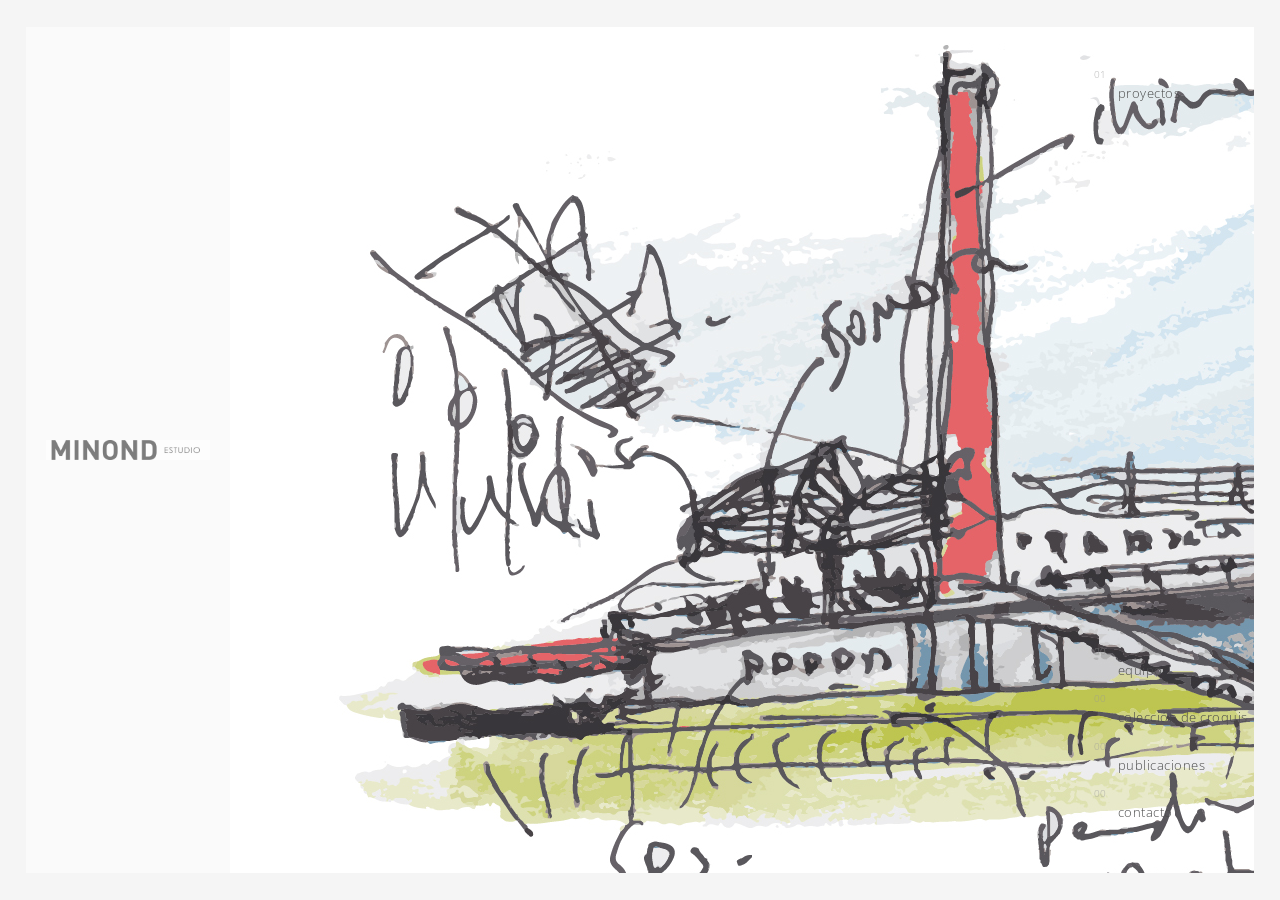
==== index.html @ 90fb780a "Update index.html" ====
<!DOCTYPE html>
<html lang="es">
<head>
  <meta charset="UTF-8">
  <meta name="viewport" content="width=device-width, initial-scale=1.0">
  <title>MINOND | Estudio</title>

  <link rel="preconnect" href="https://fonts.googleapis.com">
  <link rel="preconnect" href="https://fonts.gstatic.com" crossorigin>
  <link href="https://fonts.googleapis.com/css2?family=Open+Sans:wght@300;400;500&display=swap" rel="stylesheet">

  <link rel="stylesheet" href="css/style.css">
</head>

<body>

<div class="notebook-container">

  <!-- 1. LOGO (columna izquierda) -->
  <div class="logo-section">
    <img src="img/00_generales/01_logo/logo_MINOND-estudio-2021.jpg" class="logo-zona-roja">
  </div>

  <!-- 2. ÁREA CENTRAL (GRID EDITORIAL) -->
  <main class="sketch-view">

    <div class="scrapbook-item item-1">
      <img src="img/00_generales/02_imágenes home/CM-026.09.jpg">
    </div>

    <div class="scrapbook-item item-2">
      <img src="img/00_generales/02_imágenes home/CM-027.14-01.jpg">
    </div>

    <div class="scrapbook-item item-3">
      <img src="img/00_generales/02_imágenes home/CM-027.31.png">
    </div>

    <div class="scrapbook-item item-4">
      <img src="img/00_generales/02_imágenes home/CM-027.19.png">
    </div>

  </main>

  <!-- 3. BANDA -->
  <div class="elastic-band"></div>

  <!-- 4. SIDEBAR -->
  <aside class="sidebar">

    <nav class="navigation">

      <ul class="main-links">
        <li class="active-item">
          <a href="proyectos.html">proyectos</a>
        </li>
      </ul>

      <div class="menu-spacer"></div>

      <ul class="secundary-links">
        <li><a href="#">equipo</a></li>
        <li><a href="#">colección de croquis</a></li>
        <li><a href="#">publicaciones</a></li>
        <li><a href="#">contacto</a></li>
      </ul>

    </nav>

  </aside>

</div>

</body>
</html>
---- css/style.css ----
/* ==========================================================
   VARIABLES GLOBALES - SISTEMA DE FRACCIONES 6/6
   ========================================================== */
:root {
    /* Paleta neutral y limpia */
    --color-fondo-pagina:   #f5f5f5;
    --color-blanco:         #fafafa;
    --color-borde:          #e8e8e8;
    --color-banda:          #2a2a2a;
    --color-texto:          #4a4a4a;
    --color-texto-suave:    #999999;
    --color-texto-filtro:   #b8b8b8;
    --color-texto-activo:   #1a1a1a;

    --fuente-principal:     'Open Sans', sans-serif;

    --radio-cuaderno:       0px;
    --ancho-banda:          2%;
    --ancho-sidebar:        16.66%; /* 1/6 */
    --ancho-logo:           16.66%; /* 1/6 */
    --ancho-centro:         66.66%; /* 4/6 = 2/3 */

    --transicion-rapida:    0.3s ease;
    --transicion-suave:     0.5s cubic-bezier(0.25, 1, 0.5, 1);
}

/* ==========================================================
   1. RESET Y BASE
   ========================================================== */
*, *::before, *::after {
    margin: 0;
    padding: 0;
    box-sizing: border-box;
}

body {
    background-color: var(--color-fondo-pagina);
    height: 100vh;
    display: flex;
    align-items: center;
    justify-content: center;
    font-family: var(--fuente-principal);
    overflow: hidden;
    letter-spacing: 0.3px;
}

/* ==========================================================
   2. CUADERNO - ESTRUCTURA 6/6
   ========================================================== */
.notebook-container {
    display: flex;
    height: 94vh;
    width: 96vw;
    background-color: var(--color-blanco);
    border-radius: var(--radio-cuaderno);
    border: none;
    overflow: hidden;
    position: relative;
    box-shadow: none;
}

/* ==========================================================
   3. LOGO SECTION - 1/6
   ========================================================== */
.logo-section {
    flex: 0 0 var(--ancho-logo); /* 1/6 */
    background-color: var(--color-blanco);
    position: relative;
    display: flex;
    align-items: center;
    justify-content: center;
    padding: 20px;
}

.logo-zona-roja {
    width: 100%;
    height: auto;
    opacity: 0.5;
    max-width: 180px;
}

/* ==========================================================
   4. CENTER AREA - 2/3 (4/6) - CON LAS 4 IMÁGENES
   ========================================================== */
.sketch-view {
    flex: 0 0 var(--ancho-centro); /* 2/3 - 4/6 */
    min-width: 0;
    background-color: var(--color-blanco);
    position: relative;
}

.home-page {
    width: 100%;
    height: 100%;
    position: relative;
}

/* Las 4 imágenes */
.home-page .scrapbook-item {
    position: absolute;
    display: block;
    overflow: hidden;
    border: none;
    box-shadow: none;
}

.home-page .scrapbook-item img {
    width: 100%;
    height: 100%;
    object-fit: cover;
    pointer-events: none;
}

/* FILA INFERIOR - Item-1 pequeño izq, Item-2 grande centro-der */
.home-page .item-1 { 
    width: 22%;       /* Más pequeño */
    height: 30%;      /* Altura fija */
    bottom: 8%;       /* Alineado abajo */
    left: 8%;         /* Izquierda */
}

.home-page .item-2 { 
    width: 35%;       /* Más grande */
    height: 30%;      /* Misma altura que Item-1 */
    bottom: 8%;       /* Alineado abajo (misma línea) */
    left: 38%;        /* Centro-derecha */
}

/* FILA SUPERIOR - Item-3 mediano centro-izq, Item-4 grande derecha */
.home-page .item-3 { 
    width: 28%;       /* Mediano */
    height: 35%;      /* Más pequeño que Item-4 */
    top: 18%;         /* Centrado verticalmente en el espacio */
    left: 28%;        /* Centro-izquierda */
}

/* Item-4 alineado bottom con Item-3, más grande */
.home-page .item-4 { 
    width: 40%;       /* Más grande */
    height: 42%;      /* Más alto que Item-3, alineado bottom */
    top: 12%;         /* Alineado bottom con Item-3 */
    left: 54%;        /* A la derecha */
}

/* SIN hover effects */
.home-page .scrapbook-item:hover {
    /* Nada */
}

/* ==========================================================
   5. PROJECTS PAGE - LIMPIA
   ========================================================== */
.projects-page {
    position: relative;
    width: 100%;
    height: 100%;
}

.projects-page .scrapbook-item {
    position: absolute;
    cursor: pointer;
}

.projects-page .scrapbook-item img {
    width: 100%;
    height: 100%;
    object-fit: cover;
    border: none;
    box-shadow: none;
}

.projects-page .item-1 { width: 22%; height: 30%; bottom: 8%; left: 8%; }
.projects-page .item-2 { width: 35%; height: 30%; bottom: 8%; left: 38%; }
.projects-page .item-3 { width: 28%; height: 35%; top: 18%; left: 28%; }
.projects-page .item-4 { width: 40%; height: 42%; top: 12%; left: 54%; }

/* SIN hover */
.projects-page .scrapbook-item:hover {
    /* Nada */
}

/* ==========================================================
   6. BANDA ELÁSTICA - LIMPIA (2%)
   ========================================================== */
.elastic-band {
    width: var(--ancho-banda);
    background-color: var(--color-banda);
    height: 100%;
    flex-shrink: 0;
}

/* ==========================================================
   7. SIDEBAR - 1/6 (16.66%)
   ========================================================== */
.sidebar {
    flex: 0 0 var(--ancho-sidebar); /* 1/6 */
    background-color: var(--color-blanco);
    padding: 40px 20px;
    display: flex;
    flex-direction: column;
    height: 100%;
    border-left: none;
    overflow-y: auto;
}

.logo-box {
    width: 100%;
    padding: 0;
    margin-bottom: 50px;
}

.logo-box a {
    display: block;
}

.sidebar-logo {
    width: 100%;
    height: auto;
    display: block;
    filter: grayscale(100%) opacity(0.6);
}

.sidebar-logo:hover {
    /* Sin cambios */
}

/* ==========================================================
   8. NAVEGACIÓN - LIMPIA Y CLARA
   ========================================================== */
.navigation {
    flex: 1;
    display: flex;
    flex-direction: column;
    padding: 0;
}

.navigation ul {
    list-style: none;
    counter-reset: menu-index;
}

.navigation li {
    counter-increment: menu-index;
    margin-bottom: 32px;
}

.secundary-links li {
    counter-increment: none;
    margin-bottom: 12px;
}

.navigation a {
    text-decoration: none;
    color: var(--color-texto);
    font-size: 13px;
    font-weight: 300;
    text-transform: lowercase;
    letter-spacing: 0.5px;
    display: block;
    position: relative;
    margin-left: 24px;
    line-height: 1.4;
}

/* Número de índice - Limpio */
.navigation a::before {
    content: "0" counter(menu-index);
    font-size: 10px;
    color: var(--color-texto-suave);
    display: block;
    margin-left: -24px;
    margin-bottom: 3px;
    letter-spacing: 0.2px;
    opacity: 0.7;
}

/* Punto indicador - Limpio */
.navigation a::after {
    content: "•";
    position: absolute;
    right: 0;
    top: 13px;
    font-size: 6px;
    color: var(--color-texto-activo);
    opacity: 0;
}

.destacado-fijo > a::after,
.active-item > a::after {
    opacity: 1;
}

/* SIN hover en links */
.navigation a:hover {
    /* Sin cambios */
}

.navigation a:hover::after {
    opacity: 1;
}

.menu-spacer {
    flex: 1;
}

/* ==========================================================
   9. SUBMENÚ DE FILTROS - LIMPIO
   ========================================================== */
.sub-menu {
    list-style: none;
    padding-left: 0;
    margin-top: 12px;
    counter-reset: menu-index;
}

.sub-menu li {
    counter-increment: none;
    margin-bottom: 0;
}

.sub-menu a::before,
.sub-menu a::after {
    display: none;
}

.sub-menu a {
    font-size: 11px;
    color: var(--color-texto-filtro);
    margin-left: 24px;
    margin-bottom: 8px;
    font-weight: 300;
    letter-spacing: 0.3px;
    line-height: 1.3;
}

.sub-menu a:hover {
    color: var(--color-texto);
}

.sub-menu a.active-filter {
    color: var(--color-texto-activo);
    font-weight: 400;
}

/* ==========================================================
   RESPONSIVE
   ========================================================== */
@media (max-width: 1400px) {
    :root {
        --ancho-sidebar: 16.66%;
    }
}
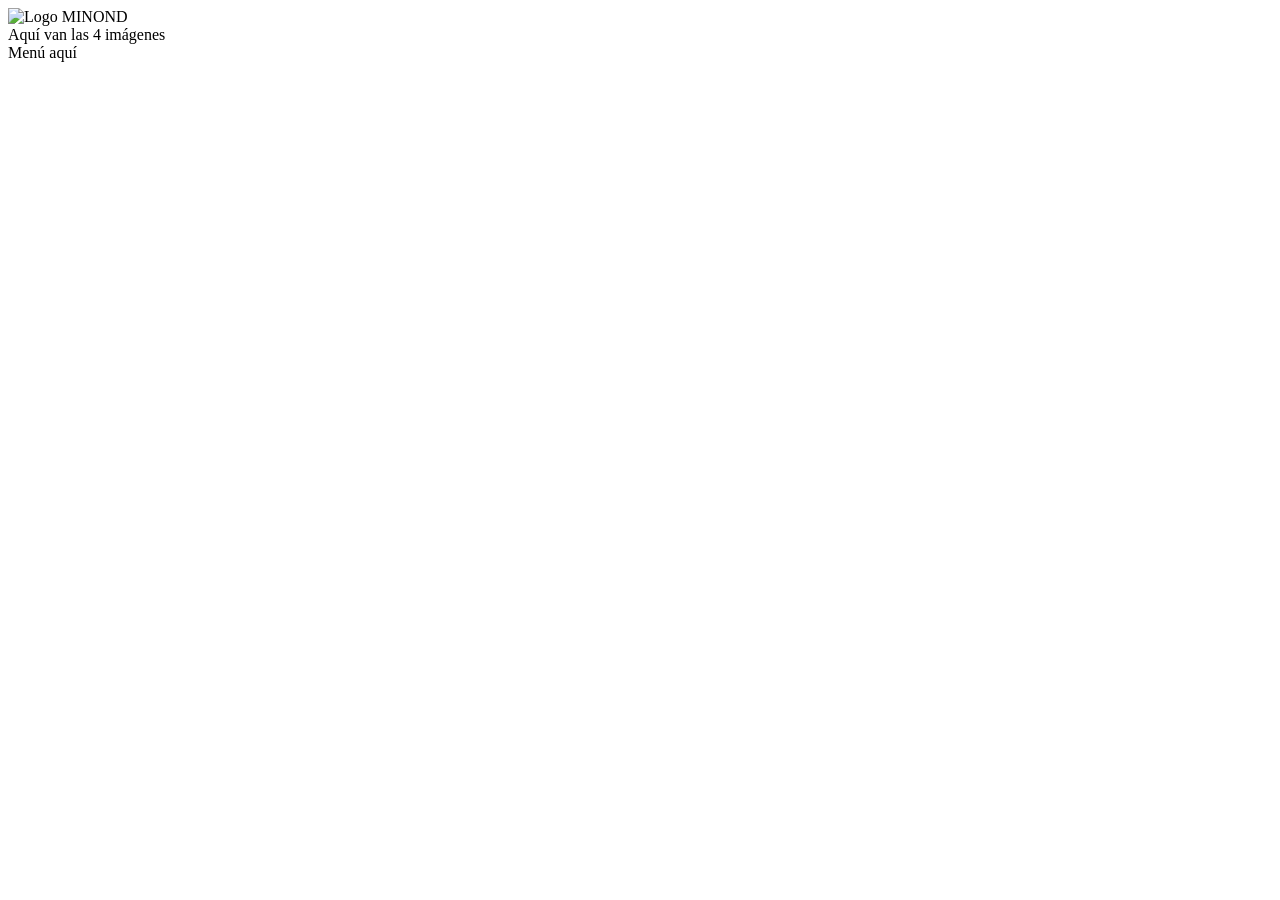
==== commit 439860c8: "Update index.html" ====
--- a/index.html
+++ b/index.html
@@ -1,75 +1,34 @@
 <!DOCTYPE html>
 <html lang="es">
-<head>
-  <meta charset="UTF-8">
-  <meta name="viewport" content="width=device-width, initial-scale=1.0">
-  <title>MINOND | Estudio</title>
-
-  <link rel="preconnect" href="https://fonts.googleapis.com">
-  <link rel="preconnect" href="https://fonts.gstatic.com" crossorigin>
-  <link href="https://fonts.googleapis.com/css2?family=Open+Sans:wght@300;400;500&display=swap" rel="stylesheet">
-
-  <link rel="stylesheet" href="css/style.css">
+  <head>
+    <meta charset="UTF-8">
+    <meta name="viewport" content="width=device-width, initial-scale=1.0">
+    <title>MINOND | Estudio</title>
+    <link rel="stylesheet" href="style.css">
 </head>
-
 <body>
-
-<div class="notebook-container">
-
-  <!-- 1. LOGO (columna izquierda) -->
-  <div class="logo-section">
-    <img src="img/00_generales/01_logo/logo_MINOND-estudio-2021.jpg" class="logo-zona-roja">
-  </div>
-
-  <!-- 2. ÁREA CENTRAL (GRID EDITORIAL) -->
-  <main class="sketch-view">
-
-    <div class="scrapbook-item item-1">
-      <img src="img/00_generales/02_imágenes home/CM-026.09.jpg">
+    <!-- Contenedor principal que va a tener las 4 secciones -->
+    <div class="notebook-container">
+        
+        <!-- SECCIÓN 1: LOGO -->
+        <div class="logo-section">
+            <img src="logo.jpg" alt="Logo MINOND">
+        </div>
+        
+        <!-- SECCIÓN 2: ÁREA CENTRAL (donde van las 4 imágenes) -->
+        <div class="center-area">
+            Aquí van las 4 imágenes
+        </div>
+        
+        <!-- SECCIÓN 3: BANDA NEGRA -->
+        <div class="band"></div>
+        
+        <!-- SECCIÓN 4: SIDEBAR (menú) -->
+        <div class="sidebar">
+            Menú aquí
+        </div>
+        
     </div>
-
-    <div class="scrapbook-item item-2">
-      <img src="img/00_generales/02_imágenes home/CM-027.14-01.jpg">
-    </div>
-
-    <div class="scrapbook-item item-3">
-      <img src="img/00_generales/02_imágenes home/CM-027.31.png">
-    </div>
-
-    <div class="scrapbook-item item-4">
-      <img src="img/00_generales/02_imágenes home/CM-027.19.png">
-    </div>
-
-  </main>
-
-  <!-- 3. BANDA -->
-  <div class="elastic-band"></div>
-
-  <!-- 4. SIDEBAR -->
-  <aside class="sidebar">
-
-    <nav class="navigation">
-
-      <ul class="main-links">
-        <li class="active-item">
-          <a href="proyectos.html">proyectos</a>
-        </li>
-      </ul>
-
-      <div class="menu-spacer"></div>
-
-      <ul class="secundary-links">
-        <li><a href="#">equipo</a></li>
-        <li><a href="#">colección de croquis</a></li>
-        <li><a href="#">publicaciones</a></li>
-        <li><a href="#">contacto</a></li>
-      </ul>
-
-    </nav>
-
-  </aside>
-
-</div>
 
 </body>
 </html>
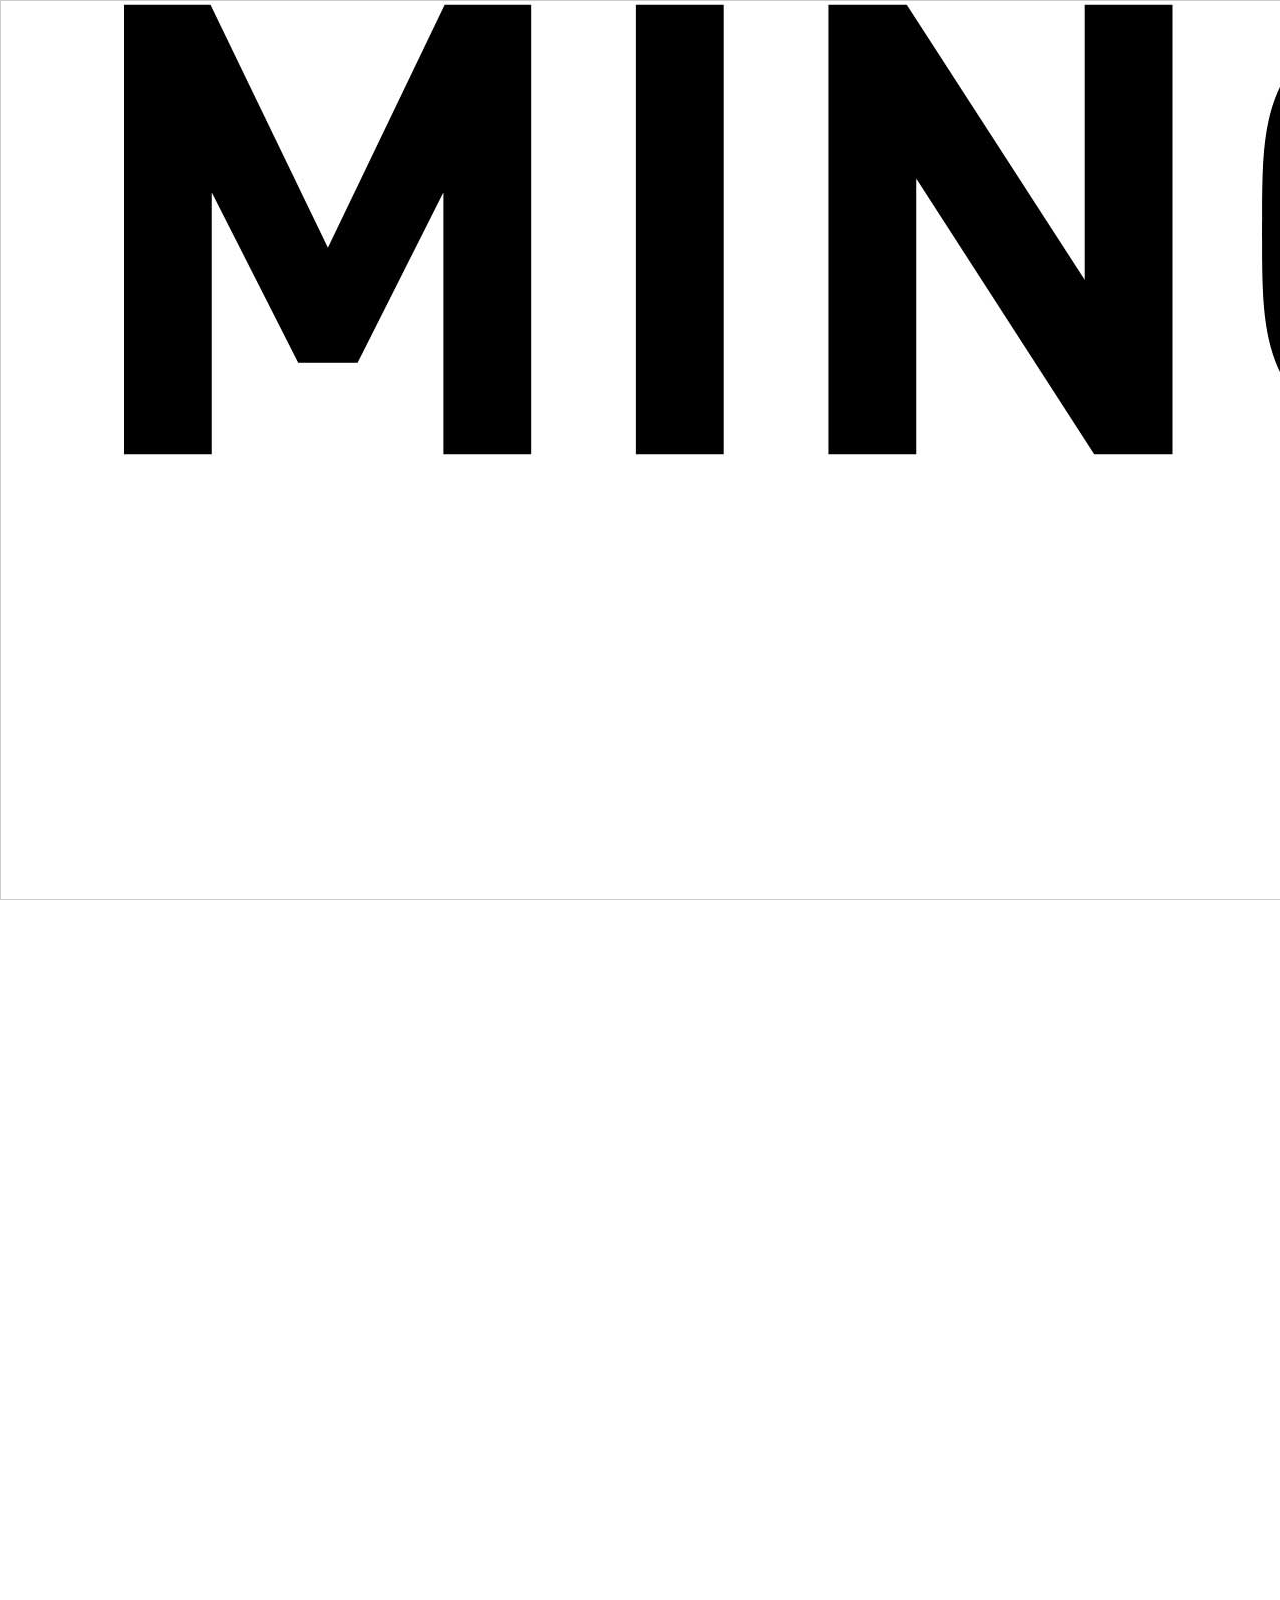
==== commit f3d5c0b7: "Update index.html" ====
--- a/index.html
+++ b/index.html
@@ -1,34 +1,58 @@
 <!DOCTYPE html>
 <html lang="es">
-  <head>
-    <meta charset="UTF-8">
-    <meta name="viewport" content="width=device-width, initial-scale=1.0">
-    <title>MINOND | Estudio</title>
-    <link rel="stylesheet" href="style.css">
+<head>
+  <meta charset="UTF-8">
+  <meta name="viewport" content="width=device-width, initial-scale=1.0">
+  <title>MINOND | Estudio</title>
+
+  <link rel="preconnect" href="https://fonts.googleapis.com">
+  <link href="https://fonts.googleapis.com/css2?family=Open+Sans:wght@300;400;500&display=swap" rel="stylesheet">
+
+  <link rel="stylesheet" href="css/style.css">
 </head>
+
 <body>
-    <!-- Contenedor principal que va a tener las 4 secciones -->
-    <div class="notebook-container">
-        
-        <!-- SECCIÓN 1: LOGO -->
-        <div class="logo-section">
-            <img src="logo.jpg" alt="Logo MINOND">
-        </div>
-        
-        <!-- SECCIÓN 2: ÁREA CENTRAL (donde van las 4 imágenes) -->
-        <div class="center-area">
-            Aquí van las 4 imágenes
-        </div>
-        
-        <!-- SECCIÓN 3: BANDA NEGRA -->
-        <div class="band"></div>
-        
-        <!-- SECCIÓN 4: SIDEBAR (menú) -->
-        <div class="sidebar">
-            Menú aquí
-        </div>
-        
+
+<div class="notebook-container">
+
+  <div class="logo-section">
+    <img src="img/00_generales/01_logo/logo_MINOND-estudio-2021.jpg" class="logo">
+  </div>
+
+  <main class="sketch-view">
+
+    <div class="item item-1">
+      <img src="img/00_generales/02_imágenes home/CM-026.09.jpg">
     </div>
+
+    <div class="item item-2">
+      <img src="img/00_generales/02_imágenes home/CM-027.14-01.jpg">
+    </div>
+
+    <div class="item item-3">
+      <img src="img/00_generales/02_imágenes home/CM-027.31.png">
+    </div>
+
+    <div class="item item-4">
+      <img src="img/00_generales/02_imágenes home/CM-027.19.png">
+    </div>
+
+  </main>
+
+  <div class="band"></div>
+
+  <aside class="sidebar">
+    <nav>
+      <ul>
+        <li>01. Proyectos</li>
+        <li>02. Equipo</li>
+        <li>03. Publicaciones</li>
+        <li>04. Colección de croquis</li>
+      </ul>
+    </nav>
+  </aside>
+
+</div>
 
 </body>
 </html>
--- a/css/style.css
+++ b/css/style.css
@@ -0,0 +1,46 @@
+/* Resetear márgenes y padding */
+* {
+    margin: 0;
+    padding: 0;
+    box-sizing: border-box;
+}
+
+body {
+    height: 100vh;      /* Alto = altura de la ventana */
+    width: 100vw;       /* Ancho = ancho de la ventana */
+    font-family: Arial, sans-serif;
+}
+
+/* El contenedor principal que divide en 4 secciones */
+.notebook-container {
+    display: flex;      /* Divide horizontalmente */
+    height: 100%;
+    width: 100%;
+}
+
+/* SECCIÓN 1: LOGO (1/6 del ancho) */
+.logo-section {
+    flex: 0 0 16.66%;   /* Ocupa 16.66% */
+    background: white;
+    border: 1px solid #ccc;
+}
+
+/* SECCIÓN 2: ÁREA CENTRAL (2/3 del ancho) */
+.center-area {
+    flex: 0 0 66.66%;   /* Ocupa 66.66% */
+    background: white;
+    border: 1px solid #ccc;
+}
+
+/* SECCIÓN 3: BANDA NEGRA (2%) */
+.band {
+    flex: 0 0 2%;       /* Ocupa 2% */
+    background: black;
+}
+
+/* SECCIÓN 4: SIDEBAR (1/6 del ancho) */
+.sidebar {
+    flex: 0 0 16.66%;   /* Ocupa 16.66% */
+    background: white;
+    border: 1px solid #ccc;
+}
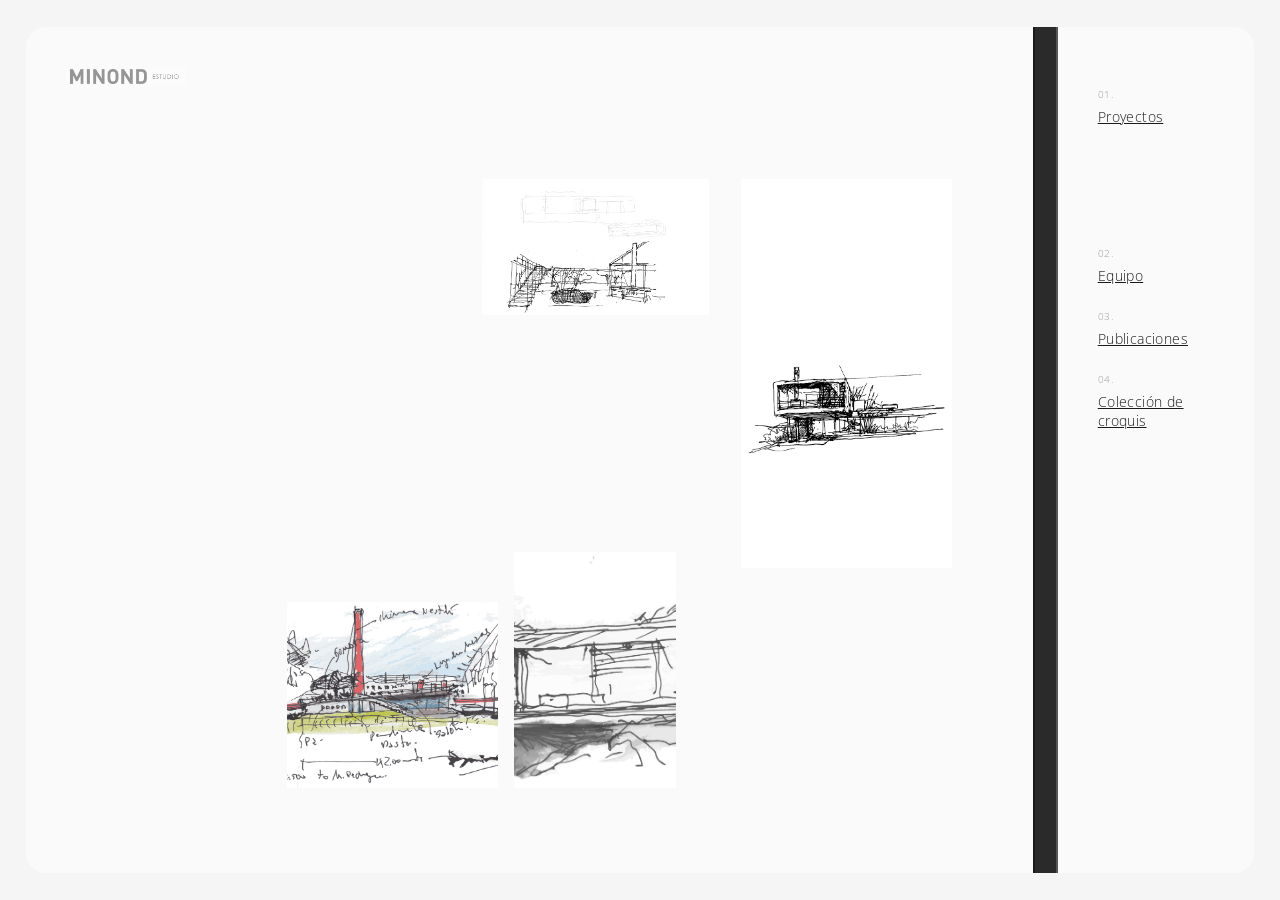
==== commit ce9886cd: "Update index.html" ====
--- a/index.html
+++ b/index.html
@@ -42,14 +42,31 @@
   <div class="band"></div>
 
   <aside class="sidebar">
-    <nav>
-      <ul>
-        <li>01. Proyectos</li>
-        <li>02. Equipo</li>
-        <li>03. Publicaciones</li>
-        <li>04. Colección de croquis</li>
-      </ul>
-    </nav>
+   <nav>
+
+  <!-- PROYECTOS (destacado arriba) -->
+  <div class="menu-block destacado">
+    <span class="numero">01.</span>
+    <a href="proyectos.html" class="texto">Proyectos</a>
+  </div>
+
+  <!-- RESTO -->
+  <div class="menu-block">
+    <span class="numero">02.</span>
+    <a href="#" class="texto">Equipo</a>
+  </div>
+
+  <div class="menu-block">
+    <span class="numero">03.</span>
+    <a href="#" class="texto">Publicaciones</a>
+  </div>
+
+  <div class="menu-block">
+    <span class="numero">04.</span>
+    <a href="#" class="texto">Colección de croquis</a>
+  </div>
+
+</nav>
   </aside>
 
 </div>
--- a/css/style.css
+++ b/css/style.css
@@ -1,46 +1,139 @@
-/* Resetear márgenes y padding */
+/* RESET */
 * {
-    margin: 0;
-    padding: 0;
-    box-sizing: border-box;
+  margin: 0;
+  padding: 0;
+  box-sizing: border-box;
 }
 
+/* BODY */
 body {
-    height: 100vh;      /* Alto = altura de la ventana */
-    width: 100vw;       /* Ancho = ancho de la ventana */
-    font-family: Arial, sans-serif;
+  background: #f5f5f5;
+  height: 100vh;
+  display: flex;
+  align-items: center;
+  justify-content: center;
+  font-family: 'Open Sans', sans-serif;
 }
 
-/* El contenedor principal que divide en 4 secciones */
+/* CONTENEDOR GENERAL */
 .notebook-container {
-    display: flex;      /* Divide horizontalmente */
-    height: 100%;
-    width: 100%;
+  width: 96vw;
+  height: 94vh;
+  display: flex;
+  background: #fafafa;
+  border-radius: 20px;
+  overflow: hidden;
 }
 
-/* SECCIÓN 1: LOGO (1/6 del ancho) */
+/* LOGO */
 .logo-section {
-    flex: 0 0 16.66%;   /* Ocupa 16.66% */
-    background: white;
-    border: 1px solid #ccc;
+  width: 16%;
+  padding: 40px;
 }
 
-/* SECCIÓN 2: ÁREA CENTRAL (2/3 del ancho) */
-.center-area {
-    flex: 0 0 66.66%;   /* Ocupa 66.66% */
-    background: white;
-    border: 1px solid #ccc;
+.logo {
+  width: 120px;
+  opacity: 0.4;
 }
 
-/* SECCIÓN 3: BANDA NEGRA (2%) */
-.band {
-    flex: 0 0 2%;       /* Ocupa 2% */
-    background: black;
+/* HOJA CENTRAL */
+.sketch-view {
+  width: 66%;
+  position: relative; /* CLAVE */
+  padding: 80px;
 }
 
-/* SECCIÓN 4: SIDEBAR (1/6 del ancho) */
+/* IMÁGENES BASE */
+.item {
+  position: absolute;
+}
+
+.item img {
+  width: 100%;
+  height: 100%;
+  object-fit: cover;
+}
+
+/* COMPOSICIÓN */
+
+/* abajo izquierda */
+.item-1 {
+  width: 26%;
+  height: 22%;
+  bottom: 10%;
+  left: 8%;
+}
+
+/* abajo centro */
+.item-2 {
+  width: 20%;
+  height: 28%;
+  bottom: 10%;
+  left: 36%;
+}
+
+/* arriba centro */
+.item-3 {
+  width: 28%;
+  height: 16%;
+  top: 18%;
+  left: 32%;
+}
+
+/* derecha grande */
+.item-4 {
+  width: 26%;
+  height: 46%;
+  top: 18%;
+  right: 10%;
+}
+
+/* sideA */
+.band {
+  width: 2%;
+  background: #2a2a2a;
+
+  /* efecto cuaderno */
+  box-shadow: 
+    inset -2px 0 0 rgba(255,255,255,0.2),
+    inset 2px 0 0 rgba(0,0,0,0.4);
+
+  position: relative;
+}
+
+/* SIDEBAR */
 .sidebar {
-    flex: 0 0 16.66%;   /* Ocupa 16.66% */
-    background: white;
-    border: 1px solid #ccc;
+  width: 16%;
+  padding: 60px 40px;
+  display: flex;
+  flex-direction: column;
 }
+
+/* BLOQUES */
+.menu-block {
+  display: flex;
+  flex-direction: column;
+  margin-bottom: 24px;
+}
+
+/* SEPARACIÓN DEL PRIMERO */
+.menu-block.destacado {
+  margin-bottom: 120px;
+}
+
+/* NÚMERO */
+.numero {
+  font-size: 10px;
+  color: #999;
+  letter-spacing: 0.6px;
+  margin-bottom: 6px;
+  font-weight: 300; /* 👈 liviano */
+}
+
+/* TEXTO */
+.texto {
+  font-size: 14px;
+  color: #1a1a1a;
+  font-weight: 300; /* 👈 CLAVE: liviano */
+  letter-spacing: 0.4px;
+}
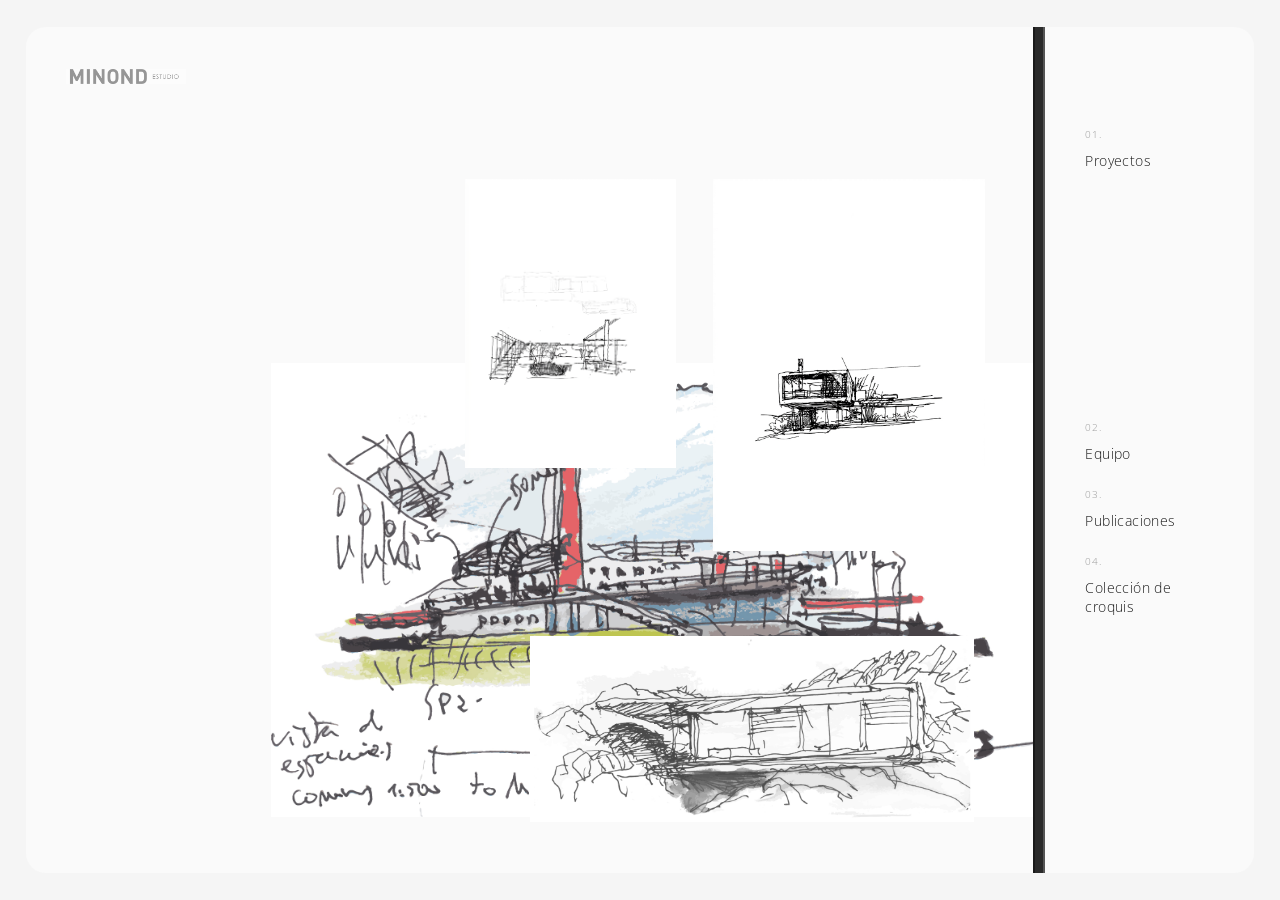
==== commit 44968633: "Update index.html" ====
--- a/index.html
+++ b/index.html
@@ -44,30 +44,33 @@
   <aside class="sidebar">
    <nav>
 
-  <!-- PROYECTOS (destacado arriba) -->
-  <div class="menu-block destacado">
-    <span class="numero">01.</span>
-    <a href="proyectos.html" class="texto">Proyectos</a>
+  <!-- ARRIBA -->
+  <div class="menu-top">
+    <div class="menu-block destacado">
+      <span class="numero">01.</span>
+      <a href="#" class="texto">Proyectos</a>
+    </div>
   </div>
 
-  <!-- RESTO -->
-  <div class="menu-block">
-    <span class="numero">02.</span>
-    <a href="#" class="texto">Equipo</a>
-  </div>
+  <!-- ABAJO -->
+  <div class="menu-bottom">
+    <div class="menu-block">
+      <span class="numero">02.</span>
+      <a href="#" class="texto">Equipo</a>
+    </div>
 
-  <div class="menu-block">
-    <span class="numero">03.</span>
-    <a href="#" class="texto">Publicaciones</a>
-  </div>
+    <div class="menu-block">
+      <span class="numero">03.</span>
+      <a href="#" class="texto">Publicaciones</a>
+    </div>
 
-  <div class="menu-block">
-    <span class="numero">04.</span>
-    <a href="#" class="texto">Colección de croquis</a>
+    <div class="menu-block">
+      <span class="numero">04.</span>
+      <a href="#" class="texto">Colección de croquis</a>
+    </div>
   </div>
 
 </nav>
-  </aside>
 
 </div>
 
--- a/css/style.css
+++ b/css/style.css
@@ -22,7 +22,7 @@
   display: flex;
   background: #fafafa;
   border-radius: 20px;
-  overflow: hidden;
+  overflow: visible;
 }
 
 /* LOGO */
@@ -51,46 +51,44 @@
 .item img {
   width: 100%;
   height: 100%;
-  object-fit: cover;
+  object-fit: contain;
 }
 
 /* COMPOSICIÓN */
 
 /* abajo izquierda */
 .item-1 {
-  width: 26%;
-  height: 22%;
-  bottom: 10%;
-  left: 8%;
+  width: auto;
+  height: 22;
+  bottom: 6%;
+  left: 6%;
 }
 
-/* abajo centro */
 .item-2 {
-  width: 20%;
-  height: 28%;
-  bottom: 10%;
-  left: 36%;
+  width: auto;
+  height: 22%;
+  bottom: 6%;
+  left: 38%;
 }
 
-/* arriba centro */
+/* SUPERIORES MÁS SUELTAS */
 .item-3 {
-  width: 28%;
-  height: 16%;
+  width: 26%;
+  height: auto;
   top: 18%;
-  left: 32%;
+  left: 30%;
 }
 
-/* derecha grande */
 .item-4 {
-  width: 26%;
-  height: 46%;
+  width: auto;
+  height: 44%;
   top: 18%;
-  right: 10%;
+  right: 6%;
 }
 
 /* sideA */
 .band {
-  width: 2%;
+  width: 1%;
   background: #2a2a2a;
 
   /* efecto cuaderno */
@@ -104,7 +102,7 @@
 /* SIDEBAR */
 .sidebar {
   width: 16%;
-  padding: 60px 40px;
+  padding: 100px 40px;
   display: flex;
   flex-direction: column;
 }
@@ -118,7 +116,7 @@
 
 /* SEPARACIÓN DEL PRIMERO */
 .menu-block.destacado {
-  margin-bottom: 120px;
+  margin-bottom: 250px;
 }
 
 /* NÚMERO */
@@ -126,12 +124,13 @@
   font-size: 10px;
   color: #999;
   letter-spacing: 0.6px;
-  margin-bottom: 6px;
+  margin-bottom: 10px;
   font-weight: 300; /* 👈 liviano */
 }
 
 /* TEXTO */
 .texto {
+   text-decoration: none;
   font-size: 14px;
   color: #1a1a1a;
   font-weight: 300; /* 👈 CLAVE: liviano */
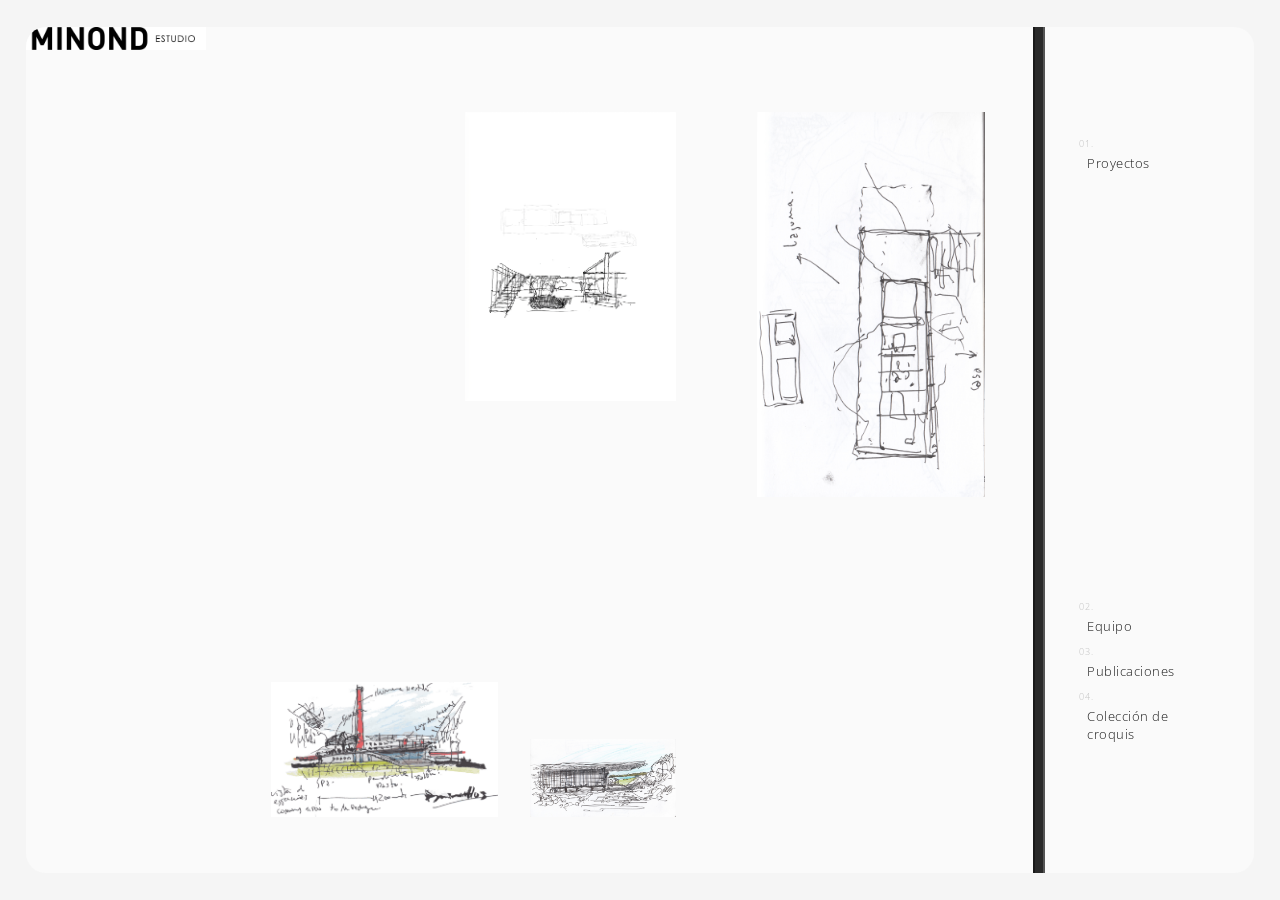
==== commit 3f200c98: "Update index.html" ====
--- a/index.html
+++ b/index.html
@@ -21,21 +21,21 @@
 
   <main class="sketch-view">
 
-    <div class="item item-1">
-      <img src="img/00_generales/02_imágenes home/CM-026.09.jpg">
-    </div>
+ <div class="item item-1 horizontal">
+  <img src="img/00_generales/02_imágenes home/CM-026.09.jpg">
+</div>
 
-    <div class="item item-2">
-      <img src="img/00_generales/02_imágenes home/CM-027.14-01.jpg">
-    </div>
+<div class="item item-2 horizontal">
+  <img src="img/00_generales/02_imágenes home/CM-027.15.jpg">
+</div>
 
-    <div class="item item-3">
-      <img src="img/00_generales/02_imágenes home/CM-027.31.png">
-    </div>
+<div class="item item-3 horizontal">
+  <img src="img/00_generales/02_imágenes home/CM-027.31.png">
+</div>
 
-    <div class="item item-4">
-      <img src="img/00_generales/02_imágenes home/CM-027.19.png">
-    </div>
+<div class="item item-4 vertical">
+  <img src="img/00_generales/02_imágenes home/CM-027.16.jpg">
+</div>
 
   </main>
 
--- a/css/style.css
+++ b/css/style.css
@@ -22,18 +22,18 @@
   display: flex;
   background: #fafafa;
   border-radius: 20px;
-  overflow: visible;
+  overflow: hidden;
 }
 
 /* LOGO */
 .logo-section {
   width: 16%;
-  padding: 40px;
+  padding: 0px;
 }
 
 .logo {
-  width: 120px;
-  opacity: 0.4;
+  width: 180px;
+  opacity: 1;
 }
 
 /* HOJA CENTRAL */
@@ -50,39 +50,33 @@
 
 .item img {
   width: 100%;
-  height: 100%;
+  height: auto;
   object-fit: contain;
 }
 
-/* COMPOSICIÓN */
 
 /* abajo izquierda */
 .item-1 {
-  width: auto;
-  height: 22;
+  width: 28%;
   bottom: 6%;
   left: 6%;
 }
 
 .item-2 {
-  width: auto;
-  height: 22%;
+  width: 18%;
   bottom: 6%;
   left: 38%;
 }
 
-/* SUPERIORES MÁS SUELTAS */
 .item-3 {
   width: 26%;
-  height: auto;
-  top: 18%;
+  top: 10%;
   left: 30%;
 }
 
 .item-4 {
-  width: auto;
-  height: 44%;
-  top: 18%;
+  width: 28%;
+  top: 10%;
   right: 6%;
 }
 
@@ -102,37 +96,63 @@
 /* SIDEBAR */
 .sidebar {
   width: 16%;
-  padding: 100px 40px;
+  padding: 100px 40px 80px 40px;
   display: flex;
   flex-direction: column;
+  height: 100%;    
 }
 
 /* BLOQUES */
+.sidebar nav {
+  display: flex;
+  flex-direction: column;
+  height: 100%;
+}
+
+/* arriba */
+.menu-top {
+  margin-top: 10px;
+}
+
+/* abajo */
+.menu-bottom {
+  margin-top: auto;
+  padding-bottom: 40px;
+}
+
+/* items */
 .menu-block {
   display: flex;
   flex-direction: column;
-  margin-bottom: 24px;
+  margin-bottom: 10px;
+}
+.numero {
+  font-size: 9px;
+  color: #999;
+  letter-spacing: 0.8px;
+  font-weight: 300;
+  margin-left: -6px;
+  margin-bottom: 4px;
+  opacity: 0.6;
+  transition: all 0.25s ease;
 }
 
-/* SEPARACIÓN DEL PRIMERO */
-.menu-block.destacado {
-  margin-bottom: 250px;
+.texto {
+  font-size: 13px;
+  font-weight: 300;
+  letter-spacing: 0.5px;
+  text-decoration: none;
+  color: #1a1a1a;
+  margin-left: 2px;
+  transition: all 0.25s ease;
 }
 
-/* NÚMERO */
-.numero {
-  font-size: 10px;
-  color: #999;
+.menu-block:hover .texto {
+  font-weight: 500;
   letter-spacing: 0.6px;
-  margin-bottom: 10px;
-  font-weight: 300; /* 👈 liviano */
 }
 
-/* TEXTO */
-.texto {
-   text-decoration: none;
-  font-size: 14px;
-  color: #1a1a1a;
-  font-weight: 300; /* 👈 CLAVE: liviano */
-  letter-spacing: 0.4px;
+.menu-block:hover .numero {
+  opacity: 1;
+  transform: translateX(-2px);
 }
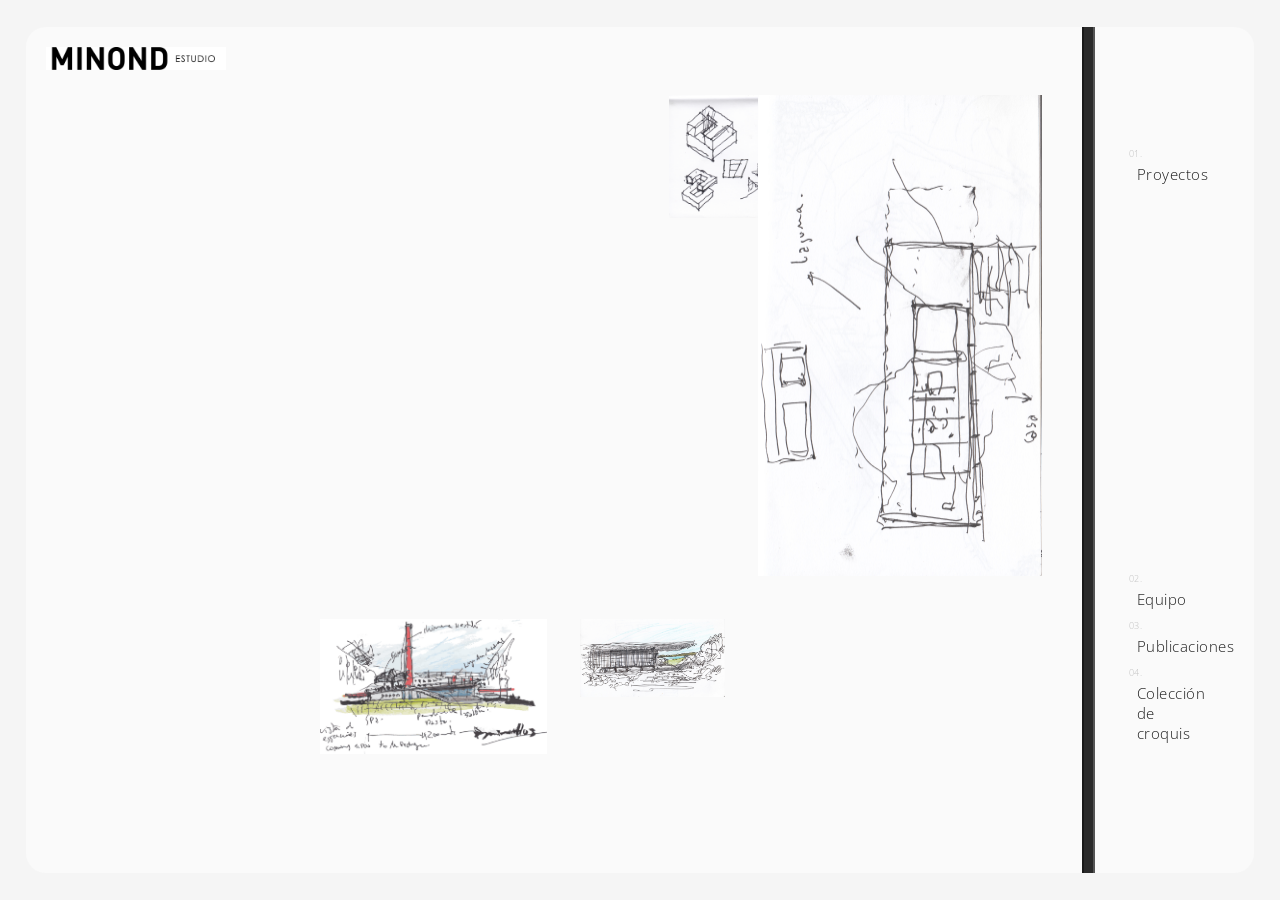
==== commit 5e78759e: "Update index.html" ====
--- a/index.html
+++ b/index.html
@@ -30,7 +30,7 @@
 </div>
 
 <div class="item item-3 horizontal">
-  <img src="img/00_generales/02_imágenes home/CM-027.31.png">
+  <img src="img/00_generales/02_imágenes home/CM-027.32.jpg">
 </div>
 
 <div class="item item-4 vertical">
--- a/css/style.css
+++ b/css/style.css
@@ -27,13 +27,14 @@
 
 /* LOGO */
 .logo-section {
-  width: 16%;
-  padding: 0px;
+  width: 20%;
+  padding: 20px;
 }
 
 .logo {
   width: 180px;
   opacity: 1;
+   top: 4%;
 }
 
 /* HOJA CENTRAL */
@@ -58,26 +59,26 @@
 /* abajo izquierda */
 .item-1 {
   width: 28%;
-  bottom: 6%;
+  top: 70%;
   left: 6%;
 }
 
 .item-2 {
   width: 18%;
-  bottom: 6%;
+  top: 70%;
   left: 38%;
 }
 
 .item-3 {
   width: 26%;
-  top: 10%;
-  left: 30%;
+  top: 8%;
+  right: 25%;
 }
 
 .item-4 {
-  width: 28%;
-  top: 10%;
-  right: 6%;
+  width: 35%;
+  top: 8%;
+  right: 5%;
 }
 
 /* sideA */
@@ -95,7 +96,7 @@
 
 /* SIDEBAR */
 .sidebar {
-  width: 16%;
+  width: 12.5%;
   padding: 100px 40px 80px 40px;
   display: flex;
   flex-direction: column;
@@ -111,7 +112,7 @@
 
 /* arriba */
 .menu-top {
-  margin-top: 10px;
+  margin-top: 20px;
 }
 
 /* abajo */
@@ -138,7 +139,7 @@
 }
 
 .texto {
-  font-size: 13px;
+  font-size: 15px;
   font-weight: 300;
   letter-spacing: 0.5px;
   text-decoration: none;
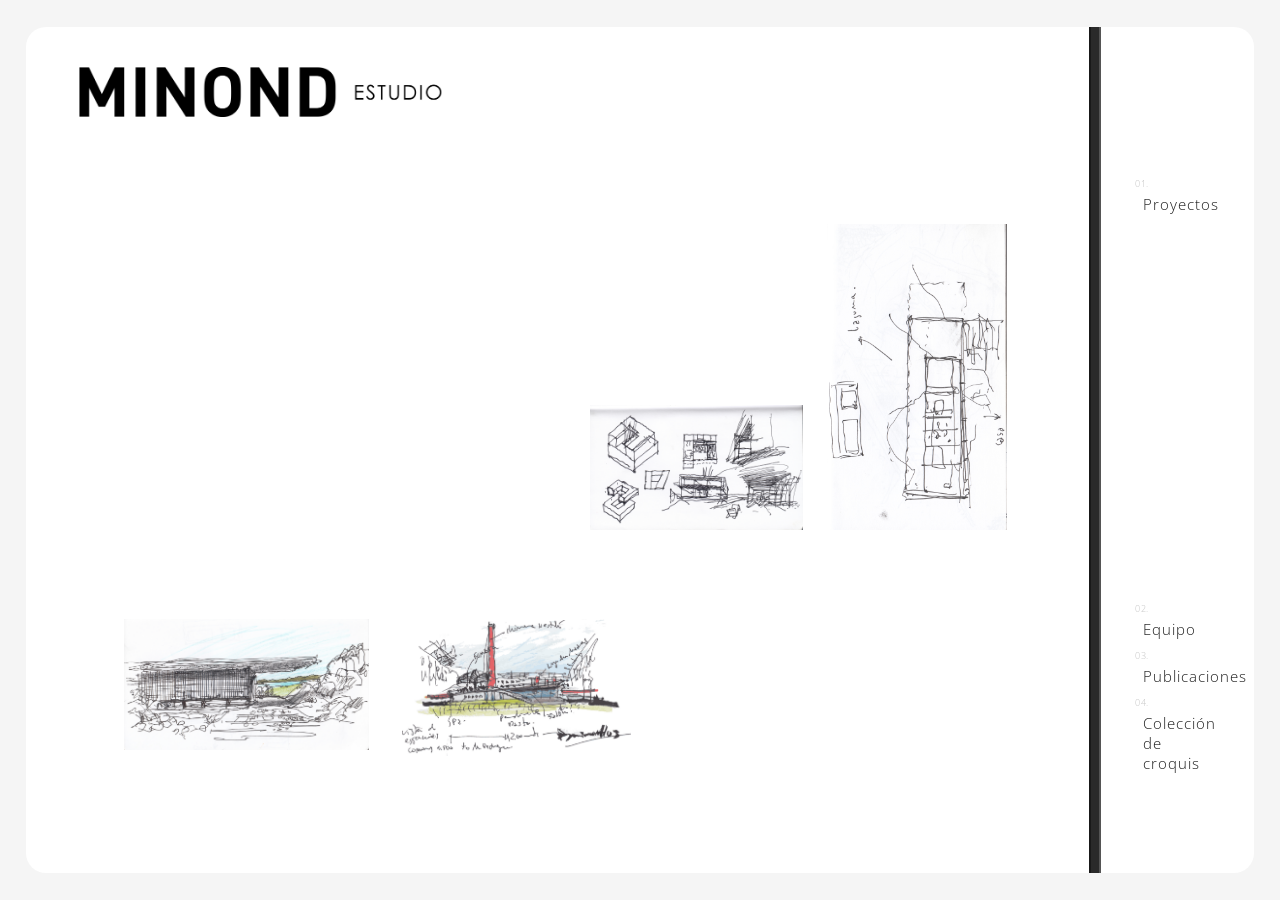
==== commit 9acfd43f: "Update index.html" ====
--- a/index.html
+++ b/index.html
@@ -12,7 +12,7 @@
 </head>
 
 <body>
-
+<body class="home">
 <div class="notebook-container">
 
   <div class="logo-section">
--- a/css/style.css
+++ b/css/style.css
@@ -20,7 +20,7 @@
   width: 96vw;
   height: 94vh;
   display: flex;
-  background: #fafafa;
+  background: #ffffff;
   border-radius: 20px;
   overflow: hidden;
 }
@@ -28,20 +28,21 @@
 /* LOGO */
 .logo-section {
   width: 20%;
-  padding: 20px;
+  padding: 40px;
 }
 
 .logo {
-  width: 180px;
+  width: 400px;
   opacity: 1;
-   top: 4%;
+   top: 20%;
 }
 
 /* HOJA CENTRAL */
 .sketch-view {
-  width: 66%;
-  position: relative; /* CLAVE */
-  padding: 80px;
+  width: 67.5%;
+  position: relative;
+  overflow: visible;
+  padding: 80px
 }
 
 /* IMÁGENES BASE */
@@ -60,25 +61,25 @@
 .item-1 {
   width: 28%;
   top: 70%;
-  left: 6%;
+  left: 16%;
 }
 
 .item-2 {
-  width: 18%;
+  width: 30%;
   top: 70%;
-  left: 38%;
+  left: -18%;
 }
 
 .item-3 {
   width: 26%;
-  top: 8%;
-  right: 25%;
+  bottom: 40%;
+  right: 35%;
 }
 
 .item-4 {
-  width: 35%;
-  top: 8%;
-  right: 5%;
+  width: 22%;
+  bottom: 40%;
+  right: 10%;
 }
 
 /* sideA */
@@ -112,13 +113,13 @@
 
 /* arriba */
 .menu-top {
-  margin-top: 20px;
+  margin-top: 50px;
 }
 
 /* abajo */
 .menu-bottom {
   margin-top: auto;
-  padding-bottom: 40px;
+  padding-bottom: 10px;
 }
 
 /* items */
@@ -141,7 +142,7 @@
 .texto {
   font-size: 15px;
   font-weight: 300;
-  letter-spacing: 0.5px;
+  letter-spacing: 1px;
   text-decoration: none;
   color: #1a1a1a;
   margin-left: 2px;
@@ -155,5 +156,6 @@
 
 .menu-block:hover .numero {
   opacity: 1;
+  font-weight: 500
   transform: translateX(-2px);
 }
